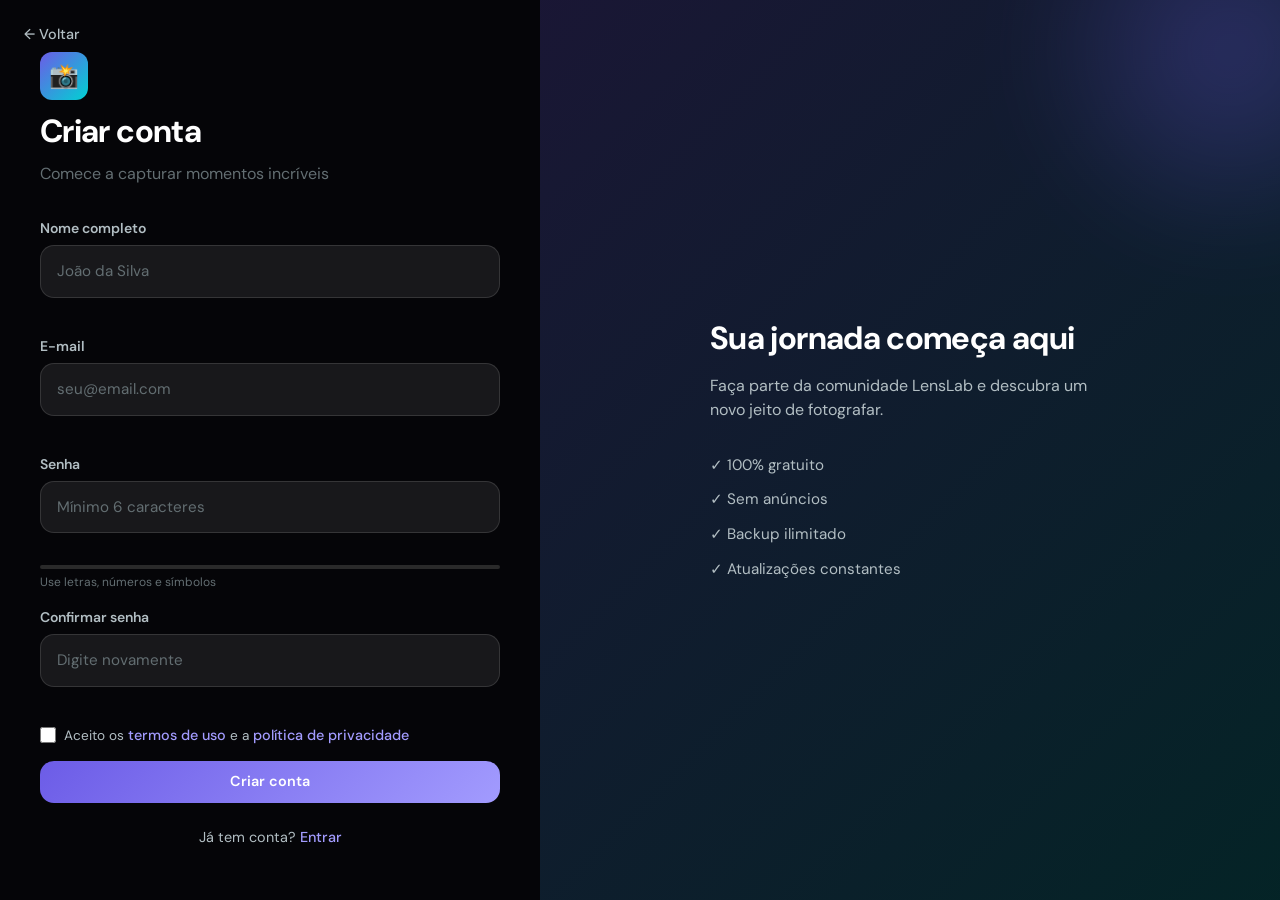
==== pages/cadastro.html @ 51a114fb "feat: páginas de autenticação login e cadastro" ====
<!DOCTYPE html>
<html lang="pt-BR">
<head>
  <meta charset="UTF-8">
  <meta name="viewport" content="width=device-width, initial-scale=1.0">
  <title>Cadastro — LensLab</title>
  <link rel="stylesheet" href="../css/reset.css">
  <link rel="stylesheet" href="../css/variables.css">
  <link rel="stylesheet" href="../css/global.css">
  <link rel="stylesheet" href="../css/auth.css">
</head>
<body>

  <main class="auth-page">

    <div class="auth-container">
      <a href="../index.html" class="back-link">← Voltar</a>

      <header class="auth-header">
        <span class="logo-icon">📸</span>
        <h1>Criar conta</h1>
        <p>Comece a capturar momentos incríveis</p>
      </header>

      <form class="auth-form" id="signupForm" novalidate>

        <div class="form-group">
          <label for="name">Nome completo</label>
          <input type="text" id="name" name="name" placeholder="João da Silva" required minlength="3">
          <small class="error-message" id="name-error"></small>
        </div>

        <div class="form-group">
          <label for="email">E-mail</label>
          <input type="email" id="email" name="email" placeholder="seu@email.com" required>
          <small class="error-message" id="email-error"></small>
        </div>

        <div class="form-group">
          <label for="password">Senha</label>
          <input type="password" id="password" name="password" placeholder="Mínimo 6 caracteres" required minlength="6">
          <small class="error-message" id="password-error"></small>
          <div class="password-strength">
            <div class="strength-bar"><span></span></div>
            <small>Use letras, números e símbolos</small>
          </div>
        </div>

        <div class="form-group">
          <label for="confirm">Confirmar senha</label>
          <input type="password" id="confirm" name="confirm" placeholder="Digite novamente" required>
          <small class="error-message" id="confirm-error"></small>
        </div>

        <label class="checkbox-label">
          <input type="checkbox" name="terms" required>
          <span>Aceito os <a href="#" class="link-primary">termos de uso</a> e a <a href="#" class="link-primary">política de privacidade</a></span>
        </label>

        <button type="submit" class="btn-primary btn-large btn-block">
          Criar conta
        </button>

        <p class="auth-footer">
          Já tem conta?
          <a href="login.html" class="link-primary">Entrar</a>
        </p>
      </form>
    </div>

    <aside class="auth-decoration">
      <div class="deco-content">
        <h2>Sua jornada começa aqui</h2>
        <p>Faça parte da comunidade LensLab e descubra um novo jeito de fotografar.</p>
        <ul class="deco-features">
          <li>✓ 100% gratuito</li>
          <li>✓ Sem anúncios</li>
          <li>✓ Backup ilimitado</li>
          <li>✓ Atualizações constantes</li>
        </ul>
      </div>
    </aside>

  </main>
<script src="../js/auth.js"></script>
<script src="../js/main.js"></script>
<script src="../js/cadastro.js"></script>
</body>
</html>
---- css/variables.css ----
:root {
  
  --bg: #0A0A0A;
  --bg-deep: #050508;
  --surface: #1A1A1A;
  --surface-light: #2A2A2A;

 
  --primary: #6C5CE7;
  --primary-light: #A29BFE;
  --accent: #00D2D3;
  --accent-warm: #FD79A8;

  
  --text: #FFFFFF;
  --text-secondary: #B2BEC3;
  --text-muted: #636E72;

  
  --success: #00B894;
  --warning: #FDCB6E;
  --danger: #E74C3C;

  
  --card-bg: rgba(255, 255, 255, 0.08);
  --card-border: rgba(255, 255, 255, 0.12);

  
  --font-display: 'DM Sans', system-ui, sans-serif;
  --font-body: 'DM Sans', system-ui, sans-serif;
  --font-mono: 'JetBrains Mono', monospace;

  
  --radius-sm: 8px;
  --radius-md: 14px;
  --radius-lg: 20px;
  --radius-xl: 24px;

  
  --shadow-card: 0 8px 32px rgba(0, 0, 0, 0.3);
  --shadow-button: 0 4px 12px rgba(108, 92, 231, 0.4);
}
---- css/global.css ----
@import url('https://fonts.googleapis.com/css2?family=DM+Sans:wght@300;400;500;600;700&family=JetBrains+Mono:wght@400;500;600&display=swap');

body {
  font-family: var(--font-body);
  background: var(--bg-deep);
  color: var(--text);
}

h1, h2, h3, h4 {
  font-family: var(--font-display);
  font-weight: 700;
  letter-spacing: -0.02em;
  line-height: 1.2;
}

h1 { font-size: 2.5rem; }
h2 { font-size: 2rem; }
h3 { font-size: 1.5rem; }
h4 { font-size: 1.125rem; }

p {
  color: var(--text-secondary);
}



.site-header {
  display: flex;
  justify-content: space-between;
  align-items: center;
  padding: 20px 40px;
  background: rgba(10, 10, 10, 0.8);
  backdrop-filter: blur(12px);
  border-bottom: 1px solid var(--card-border);
  position: sticky;
  top: 0;
  z-index: 100;
}

.site-header .logo {
  display: flex;
  align-items: center;
  gap: 12px;
  font-size: 1.25rem;
  font-weight: 700;
}

.logo-icon {
  width: 36px;
  height: 36px;
  border-radius: 10px;
  background: linear-gradient(135deg, var(--primary), var(--accent));
  display: flex;
  align-items: center;
  justify-content: center;
  font-size: 18px;
}

.logo-img {
  height: 48px;
  width: auto;
  display: block;
}

.site-nav ul {
  display: flex;
  gap: 28px;
  align-items: center;
}

.site-nav a {
  color: var(--text-secondary);
  font-size: 0.9rem;
  font-weight: 500;
  transition: color 0.2s;
}

.site-nav a:hover,
.site-nav a.active {
  color: var(--text);
}

.btn-primary {
  background: linear-gradient(135deg, var(--primary), var(--primary-light));
  color: var(--text);
  padding: 10px 20px;
  border-radius: var(--radius-md);
  font-weight: 600;
  font-size: 0.9rem;
  transition: transform 0.2s, box-shadow 0.2s;
  display: inline-flex;
  align-items: center;
  gap: 8px;
}

.btn-primary:hover {
  transform: translateY(-2px);
  box-shadow: var(--shadow-button);
}

.btn-secondary {
  background: var(--card-bg);
  border: 1px solid var(--card-border);
  color: var(--text);
  padding: 10px 20px;
  border-radius: var(--radius-md);
  font-weight: 600;
  font-size: 0.9rem;
  transition: all 0.2s;
}

.btn-secondary:hover {
  background: var(--surface-light);
  border-color: var(--primary);
}


.site-footer {
  padding: 40px;
  border-top: 1px solid var(--card-border);
  display: flex;
  flex-direction: column;
  align-items: center;
  gap: 12px;
  margin-top: 80px;
}

.site-footer p {
  font-size: 0.85rem;
  color: var(--text-muted);
}

.footer-links {
  display: flex;
  gap: 24px;
}

.footer-links a {
  color: var(--text-secondary);
  font-size: 0.85rem;
  transition: color 0.2s;
}

.footer-links a:hover {
  color: var(--primary-light);
}

.user-menu {
  position: relative;
}

.user-trigger {
  display: flex;
  align-items: center;
  gap: 10px;
  padding: 6px 14px 6px 6px;
  border-radius: 24px;
  background: var(--card-bg);
  border: 1px solid var(--card-border);
  cursor: pointer;
  transition: all 0.2s;
}

.user-trigger:hover {
  background: var(--surface-light);
  border-color: var(--primary);
}

.user-avatar {
  width: 32px;
  height: 32px;
  border-radius: 50%;
  display: flex;
  align-items: center;
  justify-content: center;
  font-size: 0.8rem;
  font-weight: 700;
  color: white;
  flex-shrink: 0;
  letter-spacing: 0.5px;
}

.user-avatar.large {
  width: 48px;
  height: 48px;
  font-size: 1rem;
}

.user-name {
  font-size: 0.9rem;
  font-weight: 600;
  color: var(--text);
}

.user-arrow {
  font-size: 0.7rem;
  color: var(--text-muted);
}

.user-dropdown {
  position: absolute;
  top: calc(100% + 8px);
  right: 0;
  min-width: 260px;
  background: var(--surface);
  border: 1px solid var(--card-border);
  border-radius: var(--radius-md);
  padding: 8px;
  box-shadow: 0 12px 40px rgba(0, 0, 0, 0.4);
  z-index: 1000;
  display: flex;
  flex-direction: column;
  gap: 2px;
}

.user-dropdown[hidden] {
  display: none;
}

.user-info {
  display: flex;
  align-items: center;
  gap: 12px;
  padding: 12px;
}

.user-info strong {
  display: block;
  font-size: 0.95rem;
  color: var(--text);
}

.user-info small {
  font-size: 0.8rem;
  color: var(--text-muted);
}

.user-dropdown hr {
  border: none;
  height: 1px;
  background: var(--card-border);
  margin: 4px 0;
}

.dropdown-item {
  display: flex;
  align-items: center;
  gap: 10px;
  padding: 10px 12px;
  border-radius: var(--radius-sm);
  color: var(--text-secondary);
  font-size: 0.9rem;
  font-weight: 500;
  transition: all 0.15s;
  text-align: left;
  width: 100%;
  border: none;
  background: none;
  cursor: pointer;
}

.dropdown-item:hover {
  background: var(--card-bg);
  color: var(--text);
}

.dropdown-item.logout {
  color: var(--danger);
}

.dropdown-item.logout:hover {
  background: rgba(231, 76, 60, 0.1);
}

@media (max-width: 768px) {
  .user-name {
    display: none;
  }

  .user-arrow {
    display: none;
  }

  .user-dropdown {
    min-width: 220px;
    right: -10px;
  }
}

@media (max-width: 768px) {
  h1 { font-size: 1.875rem; }
  h2 { font-size: 1.5rem; }

  .site-header {
    padding: 16px 20px;
    flex-wrap: wrap;
    gap: 12px;
  }

  .site-nav ul {
    gap: 16px;
  }
}
---- css/auth.css ----
.auth-page {
  min-height: 100vh;
  display: flex;
  background: var(--bg-deep);
}

.auth-container {
  flex: 1;
  display: flex;
  flex-direction: column;
  justify-content: center;
  padding: 40px;
  max-width: 540px;
  margin: 0 auto;
  position: relative;
}

.back-link {
  position: absolute;
  top: 24px;
  left: 24px;
  color: var(--text-secondary);
  font-size: 0.9rem;
  font-weight: 500;
  transition: color 0.2s;
}

.back-link:hover {
  color: var(--text);
}

.auth-header {
  display: flex;
  flex-direction: column;
  align-items: flex-start;
  gap: 12px;
  margin-bottom: 32px;
}

.auth-header .logo-icon {
  width: 48px;
  height: 48px;
  font-size: 24px;
  border-radius: 12px;
}

.auth-header h1 {
  font-size: 2rem;
}

.auth-header p {
  font-size: 1rem;
  color: var(--text-muted);
}

.auth-form {
  display: flex;
  flex-direction: column;
  gap: 16px;
  width: 100%;
}

.form-group {
  display: flex;
  flex-direction: column;
  gap: 6px;
}

.form-group label {
  font-size: 0.875rem;
  font-weight: 600;
  color: var(--text-secondary);
}

.form-group input {
  padding: 14px 16px;
  background: var(--card-bg);
  border: 1px solid var(--card-border);
  border-radius: var(--radius-md);
  color: var(--text);
  font-size: 0.95rem;
  transition: all 0.2s;
}

.form-group input:focus {
  outline: none;
  border-color: var(--primary);
  background: rgba(108, 92, 231, 0.05);
  box-shadow: 0 0 0 3px rgba(108, 92, 231, 0.15);
}

.form-group input.error {
  border-color: var(--danger);
}

.form-group input.success {
  border-color: var(--success);
}

.form-group input::placeholder {
  color: var(--text-muted);
}

.error-message {
  font-size: 0.8rem;
  color: var(--danger);
  min-height: 16px;
  display: block;
}

.form-row {
  display: flex;
  justify-content: space-between;
  align-items: center;
  flex-wrap: wrap;
  gap: 8px;
  margin: 4px 0 8px;
}

.checkbox-label {
  display: flex;
  align-items: center;
  gap: 8px;
  font-size: 0.85rem;
  color: var(--text-secondary);
  cursor: pointer;
  line-height: 1.4;
}

.checkbox-label input[type="checkbox"] {
  width: 16px;
  height: 16px;
  accent-color: var(--primary);
  cursor: pointer;
  flex-shrink: 0;
}

.link-primary {
  color: var(--primary-light);
  font-weight: 500;
  font-size: 0.9rem;
  transition: color 0.2s;
}

.link-primary:hover {
  color: var(--primary);
}

.link-secondary {
  color: var(--text-secondary);
  font-size: 0.85rem;
  transition: color 0.2s;
}

.link-secondary:hover {
  color: var(--text);
}

.btn-block {
  width: 100%;
  justify-content: center;
}

.divider {
  display: flex;
  align-items: center;
  gap: 12px;
  margin: 8px 0;
  color: var(--text-muted);
  font-size: 0.85rem;
}

.divider::before,
.divider::after {
  content: '';
  flex: 1;
  height: 1px;
  background: var(--card-border);
}

.social-buttons {
  display: flex;
  flex-direction: column;
  gap: 8px;
}

.btn-social {
  padding: 12px;
  background: var(--card-bg);
  border: 1px solid var(--card-border);
  border-radius: var(--radius-md);
  color: var(--text);
  font-size: 0.9rem;
  font-weight: 500;
  display: flex;
  align-items: center;
  justify-content: center;
  gap: 8px;
  transition: all 0.2s;
}

.btn-social:hover {
  background: var(--surface-light);
  border-color: var(--primary);
}


.auth-footer {
  text-align: center;
  font-size: 0.9rem;
  color: var(--text-secondary);
  margin-top: 8px;
}

.password-strength {
  display: flex;
  flex-direction: column;
  gap: 4px;
  margin-top: 4px;
}

.strength-bar {
  height: 4px;
  background: var(--surface-light);
  border-radius: 2px;
  overflow: hidden;
}

.strength-bar span {
  display: block;
  height: 100%;
  width: 0;
  background: var(--danger);
  border-radius: 2px;
  transition: all 0.3s;
}

.password-strength small {
  font-size: 0.75rem;
  color: var(--text-muted);
}

.auth-decoration {
  flex: 1;
  background: linear-gradient(135deg, rgba(108,92,231,0.2), rgba(0,210,211,0.15));
  display: flex;
  align-items: center;
  justify-content: center;
  padding: 60px;
  position: relative;
  overflow: hidden;
}

.auth-decoration::before {
  content: '';
  position: absolute;
  top: -200px;
  right: -200px;
  width: 500px;
  height: 500px;
  background: radial-gradient(circle, var(--primary) 0%, transparent 60%);
  opacity: 0.3;
  filter: blur(40px);
}

.deco-content {
  position: relative;
  z-index: 1;
  max-width: 400px;
  display: flex;
  flex-direction: column;
  gap: 16px;
}

.deco-content h2 {
  font-size: 2rem;
  line-height: 1.2;
}

.deco-features {
  display: flex;
  flex-direction: column;
  gap: 12px;
  margin-top: 16px;
}

.deco-features li {
  display: flex;
  align-items: center;
  gap: 8px;
  color: var(--text-secondary);
  font-size: 0.95rem;
}

@media (max-width: 900px) {
  .auth-decoration {
    display: none;
  }

  .auth-container {
    max-width: 100%;
  }
}


.form-group input.error {
  border-color: var(--danger);
  background: rgba(231, 76, 60, 0.05);
}

.form-group input.success {
  border-color: var(--success);
  background: rgba(0, 184, 148, 0.05);
}

.form-group input.success + .error-message::before {
  content: "✓ ";
  color: var(--success);
  font-weight: 700;
}


.btn-primary:disabled {
  opacity: 0.6;
  cursor: not-allowed;
  transform: none;
}
@media (max-width: 480px) {
  .auth-container {
    padding: 24px 20px;
  }

  .auth-header h1 {
    font-size: 1.5rem;
  }
}
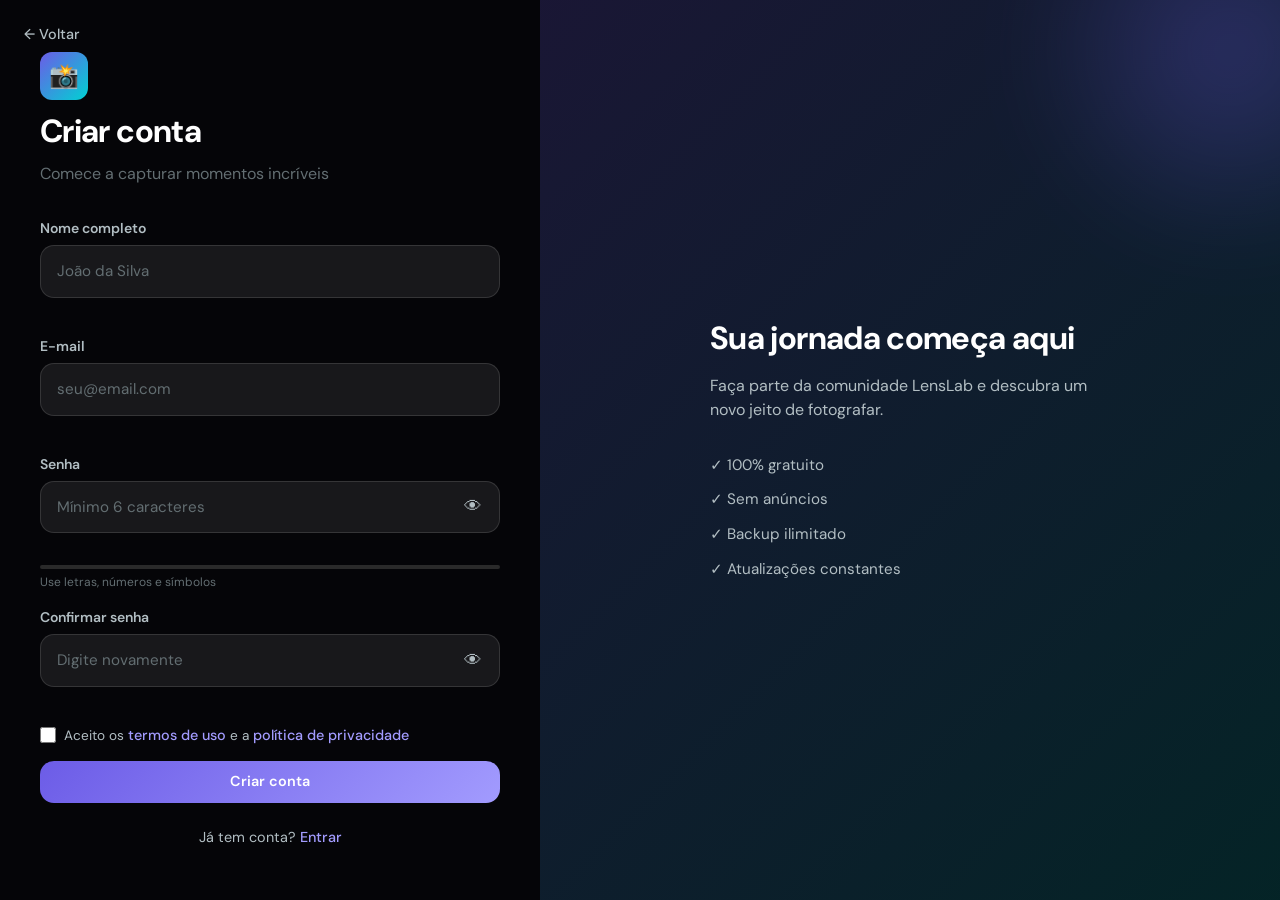
==== commit 2b592315: "feat: adiciona toggle de visibilidade de senha nos forms de login e cadastro" ====
--- a/pages/cadastro.html
+++ b/pages/cadastro.html
@@ -38,7 +38,10 @@
 
         <div class="form-group">
           <label for="password">Senha</label>
-          <input type="password" id="password" name="password" placeholder="Mínimo 6 caracteres" required minlength="6">
+          <div class="password-wrapper">
+            <input type="password" id="password" name="password" placeholder="Mínimo 6 caracteres" required minlength="6">
+            <button type="button" class="password-toggle" data-target="password" aria-label="Mostrar senha">👁</button>
+          </div>
           <small class="error-message" id="password-error"></small>
           <div class="password-strength">
             <div class="strength-bar"><span></span></div>
@@ -48,7 +51,10 @@
 
         <div class="form-group">
           <label for="confirm">Confirmar senha</label>
-          <input type="password" id="confirm" name="confirm" placeholder="Digite novamente" required>
+          <div class="password-wrapper">
+            <input type="password" id="confirm" name="confirm" placeholder="Digite novamente" required>
+            <button type="button" class="password-toggle" data-target="confirm" aria-label="Mostrar senha">👁</button>
+          </div>
           <small class="error-message" id="confirm-error"></small>
         </div>
 
--- a/css/auth.css
+++ b/css/auth.css
@@ -108,6 +108,48 @@
   color: var(--danger);
   min-height: 16px;
   display: block;
+}
+
+.password-wrapper {
+  position: relative;
+  display: flex;
+  align-items: center;
+}
+
+.password-wrapper input {
+  width: 100%;
+  padding-right: 48px;
+}
+
+.password-toggle {
+  position: absolute;
+  right: 8px;
+  top: 50%;
+  transform: translateY(-50%);
+  background: transparent;
+  border: none;
+  padding: 6px 10px;
+  font-size: 1.1rem;
+  line-height: 1;
+  color: var(--text-secondary);
+  cursor: pointer;
+  border-radius: var(--radius-sm, 6px);
+  transition: background 0.2s, color 0.2s;
+  user-select: none;
+}
+
+.password-toggle:hover {
+  color: var(--text);
+  background: rgba(255, 255, 255, 0.05);
+}
+
+.password-toggle:focus-visible {
+  outline: 2px solid var(--primary);
+  outline-offset: 2px;
+}
+
+.password-toggle.is-visible {
+  color: var(--primary-light);
 }
 
 .form-row {
